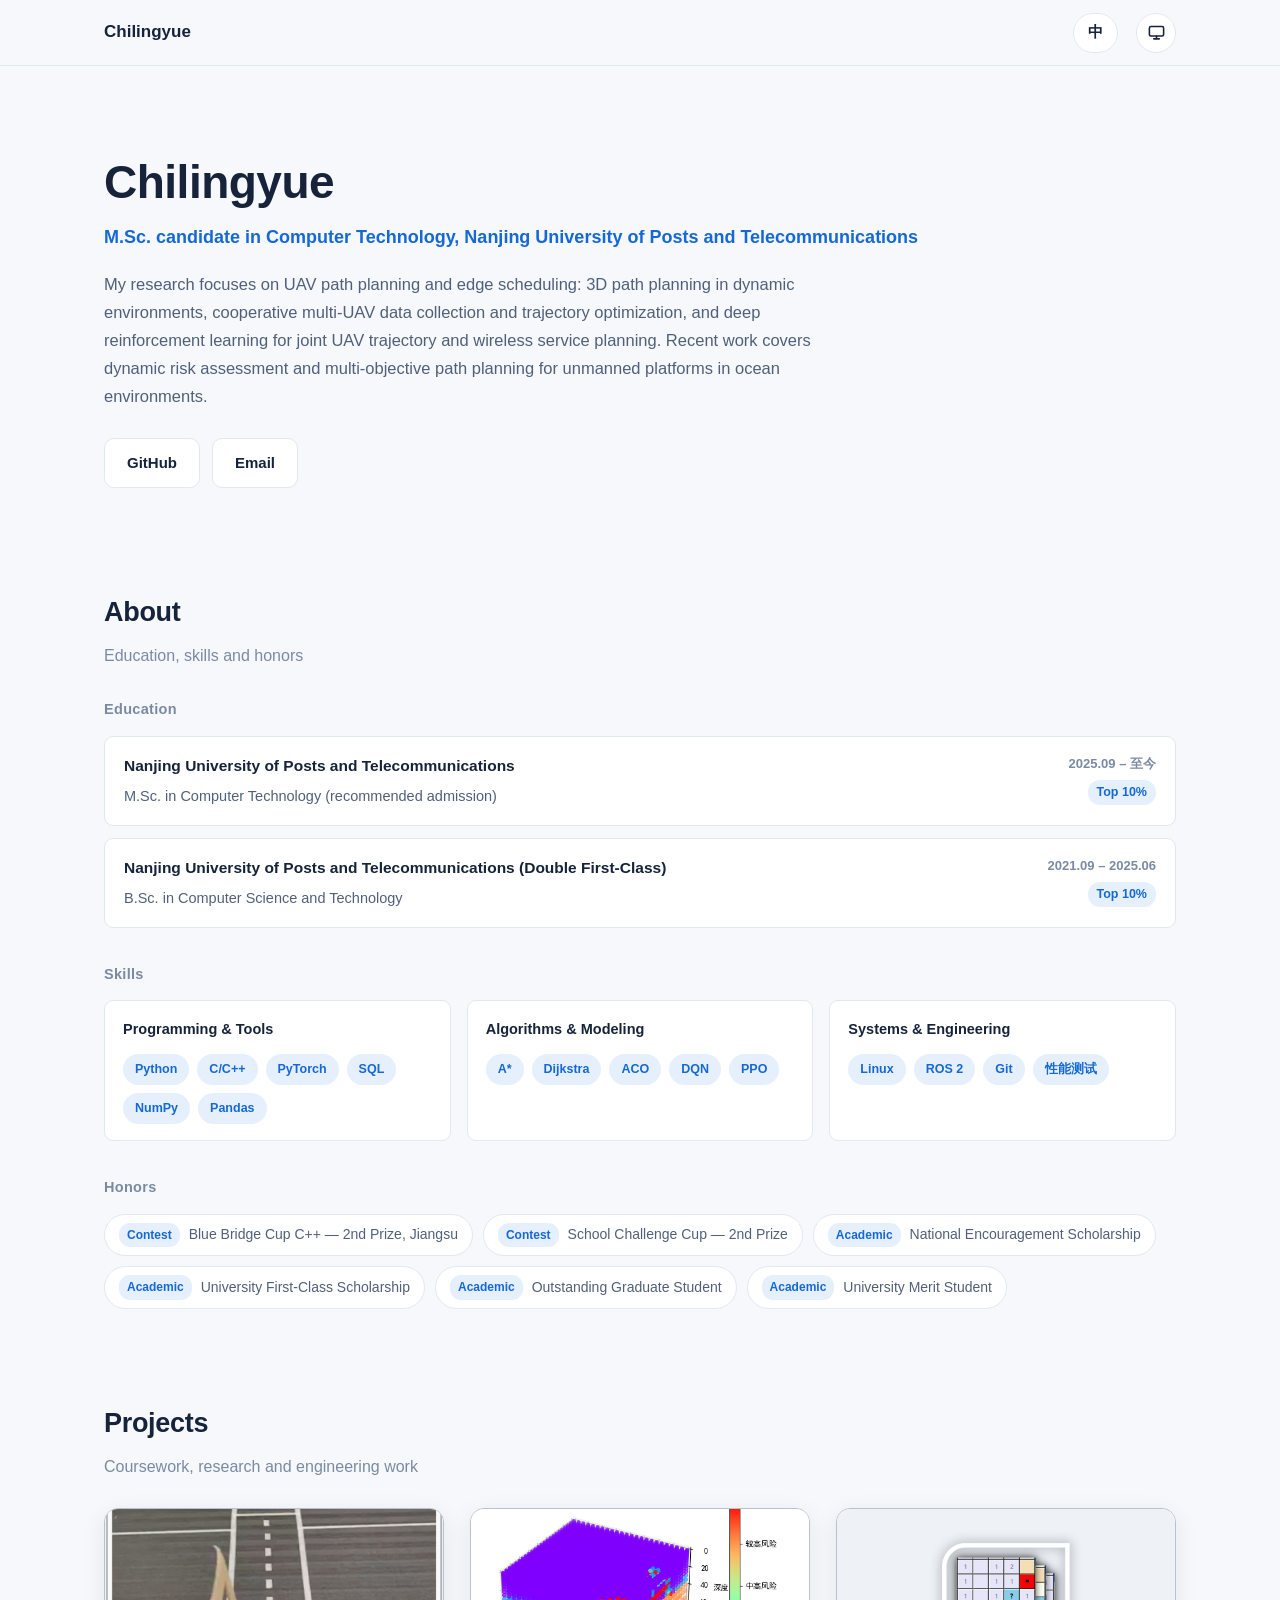
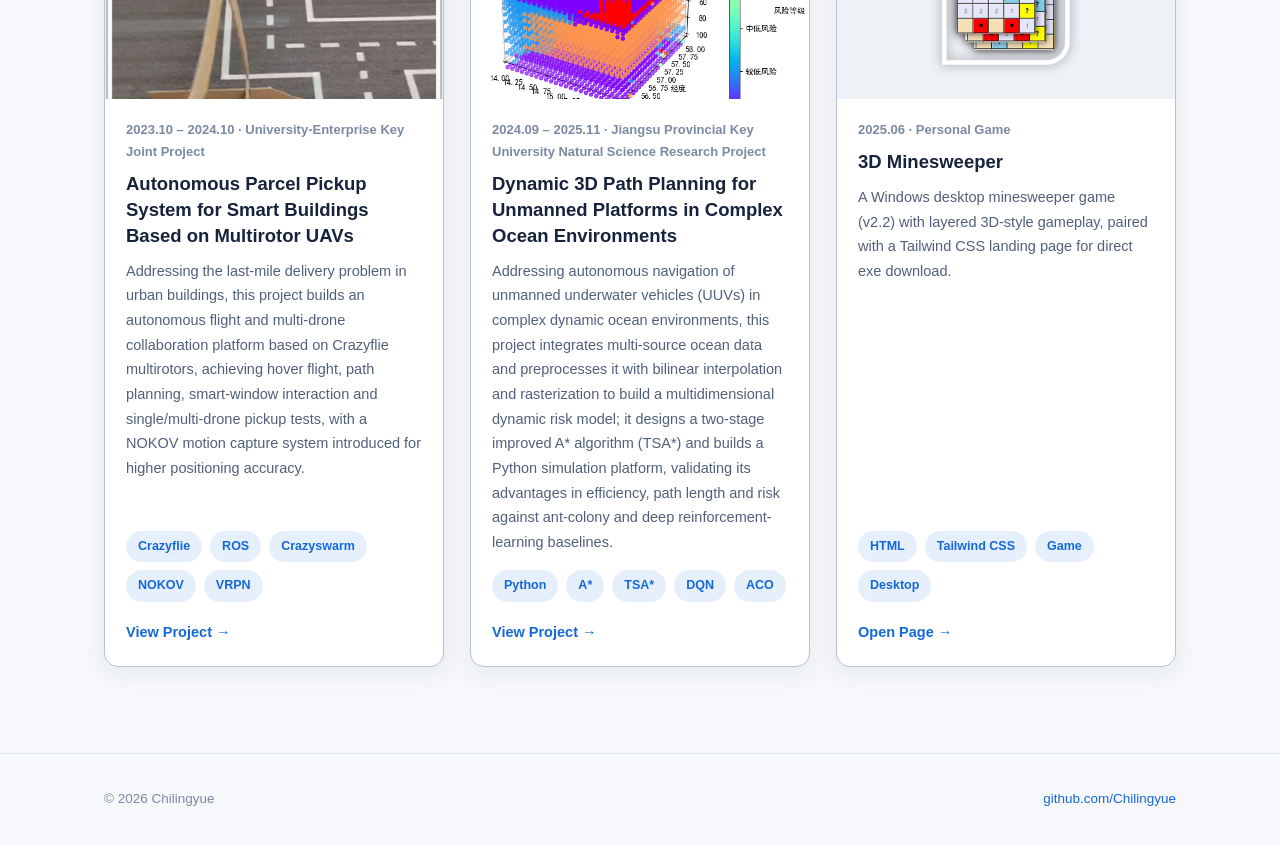
==== project.html @ 6c1ea3fe "fix: 路径规划结果补齐三算法二维/三维共6图，改为3列对比矩阵；画廊不裁切图片" ====
<!DOCTYPE html>
<html lang="zh-CN">
<head>
  <meta charset="UTF-8" />
  <meta name="viewport" content="width=device-width, initial-scale=1.0" />
  <title>Project · Chilingyue</title>
  <link rel="icon" type="image/svg+xml" href="assets/img/favicon.svg" />
  <link rel="stylesheet" href="assets/css/style.css?v=20261105-1" />
</head>
<body>
  <div id="app"></div>
  <script src="data/projects.js?v=20261105-1"></script>
  <script src="assets/js/main.js?v=20261105-1"></script>
</body>
</html>
---- assets/css/style.css ----
/* ============================================================
 * 个人作品集 · 样式表
 * 深浅色：默认跟随系统，[data-theme] 手动覆盖
 * ============================================================ */

/* ---------- 设计变量：浅色 ---------- */
:root {
  --bg: #f6f8fb;
  --bg-soft: #eef2f7;
  --card: #ffffff;
  --card-2: #f8fafc;
  --border: #e2e8f0;
  --text: #16233a;
  --text-2: #51607a;
  --text-3: #7b8aa3;
  --primary: #1568d8;
  --primary-soft: #e6f0fd;
  --primary-contrast: #ffffff;
  --accent: #0d9488;
  --shadow: 0 6px 24px rgba(22, 35, 58, 0.08);
  --shadow-lg: 0 18px 48px rgba(22, 35, 58, 0.16);
  --radius: 14px;
  --radius-sm: 9px;
  --maxw: 1120px;
  --nav-h: 66px;
}

/* ---------- 深色（跟随系统或手动）---------- */
@media (prefers-color-scheme: dark) {
  :root:not([data-theme="light"]) {
    --bg: #0c1118;
    --bg-soft: #111824;
    --card: #151d2a;
    --card-2: #1a2333;
    --border: #263141;
    --text: #e7edf5;
    --text-2: #a8b5c7;
    --text-3: #79869b;
    --primary: #5b9cf5;
    --primary-soft: #17243a;
    --primary-contrast: #0c1118;
    --accent: #2dd4bf;
    --shadow: 0 6px 24px rgba(0, 0, 0, 0.35);
    --shadow-lg: 0 18px 48px rgba(0, 0, 0, 0.5);
  }
}
[data-theme="dark"] {
  --bg: #0c1118;
  --bg-soft: #111824;
  --card: #151d2a;
  --card-2: #1a2333;
  --border: #263141;
  --text: #e7edf5;
  --text-2: #a8b5c7;
  --text-3: #79869b;
  --primary: #5b9cf5;
  --primary-soft: #17243a;
  --primary-contrast: #0c1118;
  --accent: #2dd4bf;
  --shadow: 0 6px 24px rgba(0, 0, 0, 0.35);
  --shadow-lg: 0 18px 48px rgba(0, 0, 0, 0.5);
}

/* ---------- 基础 ---------- */
* { box-sizing: border-box; margin: 0; padding: 0; }
html { scroll-behavior: smooth; }
body {
  font-family: -apple-system, BlinkMacSystemFont, "Segoe UI", "PingFang SC",
    "Hiragino Sans GB", "Microsoft YaHei", "Helvetica Neue", Arial, sans-serif;
  background: var(--bg);
  color: var(--text);
  line-height: 1.7;
  font-size: 16px;
  -webkit-font-smoothing: antialiased;
  transition: background 0.25s ease, color 0.25s ease;
}
img { max-width: 100%; display: block; }
a { color: var(--primary); text-decoration: none; }
button { font-family: inherit; cursor: pointer; }
.container { max-width: var(--maxw); margin: 0 auto; padding: 0 24px; }

/* ---------- 导航 ---------- */
.nav {
  position: sticky; top: 0; z-index: 100;
  height: var(--nav-h);
  background: color-mix(in srgb, var(--bg) 86%, transparent);
  backdrop-filter: blur(12px);
  border-bottom: 1px solid var(--border);
}
.nav-inner {
  max-width: var(--maxw); margin: 0 auto; padding: 0 24px;
  height: 100%; display: flex; align-items: center; gap: 18px;
}
.nav-brand { font-weight: 700; font-size: 17px; color: var(--text); }
.nav-spacer { flex: 1; }
.icon-btn {
  width: 40px; height: 40px; border-radius: 50%;
  border: 1px solid var(--border); background: var(--card);
  color: var(--text); display: inline-flex; align-items: center; justify-content: center;
  font-size: 15px; transition: transform 0.15s, border-color 0.15s;
}
.icon-btn:hover { transform: translateY(-1px); border-color: var(--primary); }
.icon-btn svg { width: 19px; height: 19px; }
.lang-btn { width: auto; padding: 0 14px; border-radius: 20px; font-weight: 600; }

/* ---------- 通用按钮 ---------- */
.btn {
  display: inline-flex; align-items: center; gap: 8px;
  padding: 11px 22px; border-radius: 10px;
  border: 1px solid transparent; font-weight: 600; font-size: 15px;
  transition: transform 0.15s, box-shadow 0.15s, background 0.15s;
}
.btn-primary { background: var(--primary); color: var(--primary-contrast); }
.btn-primary:hover { transform: translateY(-2px); box-shadow: var(--shadow); }
.btn-ghost { background: var(--card); border-color: var(--border); color: var(--text); }
.btn-ghost:hover { border-color: var(--primary); color: var(--primary); }

/* ---------- 标签 ---------- */
.tags { display: flex; flex-wrap: wrap; gap: 8px; }
.tag {
  font-size: 12.5px; font-weight: 600; padding: 4px 11px;
  border-radius: 20px; background: var(--primary-soft); color: var(--primary);
  border: 1px solid transparent;
}

/* ---------- 首页 Hero ---------- */
.hero { padding: 88px 0 56px; }
.hero h1 { font-size: clamp(30px, 5vw, 46px); line-height: 1.25; letter-spacing: -0.5px; }
.hero .role { color: var(--primary); font-weight: 600; font-size: 18px; margin-top: 10px; }
.hero .bio { color: var(--text-2); max-width: 720px; margin-top: 18px; font-size: 16.5px; }
.hero .contact-row { display: flex; flex-wrap: wrap; gap: 12px; margin-top: 28px; }

/* ---------- 板块标题 ---------- */
.section { padding: 46px 0; }
.section-head { margin-bottom: 28px; }
.section-head h2 { font-size: 27px; letter-spacing: -0.3px; }
.section-head p { color: var(--text-3); margin-top: 6px; }

/* ---------- 探索历程 ---------- */
.journey-list { display: grid; gap: 16px; }
.journey-item {
  padding: 20px 24px; background: var(--card); border: 1px solid var(--border);
  border-left: 3px solid var(--primary); border-radius: var(--radius-sm);
}
.journey-phase {
  display: inline-block; font-weight: 700; font-size: 13.5px; color: var(--primary);
  background: var(--primary-soft); padding: 3px 13px; border-radius: 14px; margin-bottom: 14px;
}
.journey-points { list-style: none; display: grid; gap: 11px; }
.journey-points li {
  position: relative; padding-left: 20px;
  color: var(--text-2); font-size: 15px; line-height: 1.8;
}
.journey-points li::before {
  content: ""; position: absolute; left: 2px; top: 12px;
  width: 7px; height: 7px; border-radius: 50%; background: var(--primary); opacity: 0.5;
}
.journey-points li strong { color: var(--text); font-weight: 700; }

/* ---------- 关于我：教育 / 技术栈 / 荣誉 ---------- */
.about-block + .about-block { margin-top: 34px; }
.about-title { font-size: 14.5px; font-weight: 700; letter-spacing: 0.3px; color: var(--text-3); margin-bottom: 14px; }
.edu-list { display: grid; gap: 12px; }
.edu-item {
  display: flex; align-items: flex-start; justify-content: space-between; gap: 18px; flex-wrap: wrap;
  padding: 16px 19px; background: var(--card); border: 1px solid var(--border); border-radius: var(--radius-sm);
}
.edu-school { font-weight: 700; font-size: 15.5px; color: var(--text); }
.edu-degree { color: var(--text-2); font-size: 14.5px; margin-top: 5px; }
.edu-side { display: grid; gap: 5px; justify-items: end; }
.edu-period { font-size: 13px; font-weight: 600; color: var(--text-3); }
.edu-note {
  font-size: 12.5px; font-weight: 700; color: var(--primary);
  background: var(--primary-soft); padding: 2px 9px; border-radius: 12px;
}
.skill-groups { display: grid; grid-template-columns: repeat(auto-fit, minmax(250px, 1fr)); gap: 16px; }
.skill-group { padding: 16px 18px; background: var(--card); border: 1px solid var(--border); border-radius: var(--radius-sm); }
.skill-label { font-weight: 700; font-size: 14.5px; color: var(--text); margin-bottom: 12px; }
.award-chips { display: flex; flex-wrap: wrap; gap: 10px; }
.award-chip {
  display: inline-flex; align-items: center; gap: 9px; padding: 8px 14px;
  background: var(--card); border: 1px solid var(--border); border-radius: 22px;
  font-size: 14px; color: var(--text-2);
}
.award-cat {
  font-size: 12px; font-weight: 700; color: var(--primary);
  background: var(--primary-soft); padding: 2px 8px; border-radius: 11px;
}

/* ---------- 项目卡片网格 ---------- */
.project-grid { display: grid; grid-template-columns: repeat(auto-fill, minmax(320px, 1fr)); gap: 26px; }
.project-card {
  background: var(--card);
  border: 1px solid color-mix(in srgb, var(--text-3) 42%, var(--border));
  border-radius: var(--radius); overflow: hidden;
  display: flex; flex-direction: column;
  box-shadow: var(--shadow);
  transition: transform 0.2s, box-shadow 0.2s, border-color 0.2s;
}
.project-card:hover { transform: translateY(-5px); box-shadow: var(--shadow-lg); border-color: var(--primary); }
.project-cover { aspect-ratio: 16 / 9; overflow: hidden; background: var(--bg-soft); }
.project-cover img { width: 100%; height: 100%; object-fit: cover; transition: transform 0.35s; }
.project-card:hover .project-cover img { transform: scale(1.05); }
.project-body { padding: 20px 21px 22px; display: flex; flex-direction: column; flex: 1; }
.project-period { font-size: 13px; color: var(--text-3); font-weight: 600; }
.project-body h3 { font-size: 18.5px; margin: 8px 0 10px; line-height: 1.4; color: var(--text); }
.project-body .card-summary { color: var(--text-2); font-size: 14.5px; flex: 1; }
.project-body .tags { margin: 16px 0 18px; }
.card-more { font-weight: 700; font-size: 14.5px; display: inline-flex; align-items: center; gap: 6px; }
.card-more:hover { gap: 10px; }

/* ---------- 详情页 Hero ---------- */
.detail-hero { position: relative; overflow: hidden; padding: 64px 0 40px; border-bottom: 1px solid var(--border); background: var(--bg-soft); }
.detail-hero .container { position: relative; z-index: 1; }
.hero-bg { position: absolute; inset: 0; z-index: 0; pointer-events: none; }
.hero-bg img { width: 100%; height: 100%; object-fit: cover; object-position: right center; }
.hero-bg-mask {
  position: absolute; inset: 0;
  background: linear-gradient(90deg, var(--bg-soft) 22%, color-mix(in srgb, var(--bg-soft) 45%, transparent) 100%);
}
.detail-hero .back { font-weight: 600; font-size: 14.5px; display: inline-flex; gap: 7px; margin-bottom: 26px; }
.detail-hero h1 { font-size: clamp(26px, 4vw, 38px); line-height: 1.3; letter-spacing: -0.4px; max-width: 900px; }
.detail-hero .subtitle { color: var(--primary); font-weight: 600; margin-top: 12px; font-size: 16.5px; }
.detail-meta { display: flex; flex-wrap: wrap; gap: 14px; align-items: center; margin-top: 18px; color: var(--text-2); font-size: 14.5px; }
.detail-meta .period-pill { background: var(--card); border: 1px solid var(--border); padding: 5px 13px; border-radius: 20px; font-weight: 600; }
.detail-hero .tags { margin-top: 20px; }

/* ---------- 指标条 ---------- */
.metric-row { display: grid; grid-template-columns: repeat(auto-fit, minmax(220px, 1fr)); gap: 18px; }
.metric {
  background: var(--card); border: 1px solid var(--border); border-radius: var(--radius);
  padding: 26px 24px; text-align: center;
}
.metric .value { font-size: 38px; font-weight: 800; color: var(--primary); letter-spacing: -1px; line-height: 1.1; }
.metric .label { color: var(--text-2); font-size: 14px; margin-top: 8px; }

/* ---------- 内容排版 ---------- */
.prose { color: var(--text-2); max-width: 860px; }
.prose p { margin-bottom: 14px; }

/* 项目背景：三段卡片（需求侧 / 现有不足 / 项目切入） */
.bg-grid { display: grid; grid-template-columns: repeat(3, 1fr); gap: 16px; }
.bg-card {
  background: var(--card); border: 1px solid var(--border); border-radius: var(--radius-sm);
  padding: 20px 22px; border-top: 2px solid color-mix(in srgb, var(--primary) 45%, var(--border));
}
.bg-label {
  display: inline-block; font-size: 12.5px; font-weight: 700; letter-spacing: .3px;
  color: var(--primary); background: var(--primary-soft);
  padding: 3px 12px; border-radius: 12px; margin-bottom: 11px;
}
.bg-points { list-style: none; display: grid; gap: 8px; }
.bg-points li {
  position: relative; padding-left: 16px;
  color: var(--text-2); font-size: 14px; line-height: 1.7;
}
.bg-points li::before {
  content: ""; position: absolute; left: 2px; top: .62em;
  width: 6px; height: 6px; border-radius: 50%;
  background: color-mix(in srgb, var(--primary) 55%, var(--border));
}
.list-card { list-style: none; display: grid; gap: 12px; max-width: 860px; }
.list-card li {
  background: var(--card); border: 1px solid var(--border); border-radius: var(--radius-sm);
  padding: 14px 18px; color: var(--text-2); display: flex; gap: 12px;
}
.list-card li::before {
  content: ""; flex: 0 0 8px; width: 8px; height: 8px; border-radius: 50%;
  background: var(--primary); margin-top: 10px;
}

/* ---------- 工作流程 ---------- */
/* 工作流程：大波浪时间线（奇数步内容在上、偶数步在下，节点骑在波上，末端箭头） */
.flow-wrap { position: relative; }
.flow-wave {
  position: absolute; left: 0; right: 0; top: 100px; height: 96px;
  color: var(--primary); pointer-events: none;
}
.flow-wave svg { display: block; width: 100%; height: 100%; }
.flow-grid {
  position: relative;
  display: grid; grid-template-columns: repeat(5, 1fr);
  grid-template-rows: 100px 96px 100px;
}
.flow-item {
  position: relative; grid-row: 1 / span 3;
  display: grid; grid-template-rows: 100px 96px 100px;
}
.flow-item .flow-body { text-align: center; padding: 0 8px; }
.flow-item.up .flow-body { grid-row: 1; align-self: end; padding-bottom: 6px; }
.flow-item.down .flow-body { grid-row: 3; align-self: start; padding-top: 6px; }
.flow-item .num {
  position: absolute; left: 50%; transform: translate(-50%, -50%);
  width: 27px; height: 27px; border-radius: 50%; background: var(--primary);
  color: var(--primary-contrast); font-weight: 800; font-size: 14px;
  display: flex; align-items: center; justify-content: center;
  box-shadow: 0 0 0 5px var(--bg);
}
.flow-item.up .num { top: 121px; }   /* 波峰：100 + 21 */
.flow-item.down .num { top: 175px; } /* 波谷：100 + 75 */
.flow-item h4 { font-size: 15.5px; }
.flow-item p { color: var(--text-2); font-size: 13px; margin-top: 6px; line-height: 1.6; }

/* ---------- 贡献 ---------- */
.contrib-list { display: grid; gap: 16px; }
.contrib-item {
  background: var(--card); border: 1px solid var(--border); border-left: 4px solid var(--accent);
  border-radius: var(--radius-sm); padding: 18px 22px; color: var(--text-2);
}

/* ---------- 画廊 ---------- */
.gallery-group { margin-bottom: 38px; }
.gallery-group > h3 { font-size: 18px; margin-bottom: 16px; display: flex; align-items: center; gap: 10px; }
.gallery-group > h3::before { content: ""; width: 5px; height: 20px; border-radius: 3px; background: var(--primary); }
.gallery-grid { display: grid; grid-template-columns: repeat(auto-fit, minmax(240px, 1fr)); gap: 14px; }
/* 固定列数（如三算法 × 二/三维的结果对比矩阵）：图不裁切，按原始比例铺满 */
.gallery-grid.cols-2 { grid-template-columns: repeat(2, minmax(0, 1fr)); }
.gallery-grid.cols-3 { grid-template-columns: repeat(3, minmax(0, 1fr)); }
.gallery-grid[class*="cols-"] { align-items: start; }
.gallery-grid[class*="cols-"] .thumb-wrap { aspect-ratio: auto; background: transparent; }
.gallery-grid[class*="cols-"] .gallery-cell img { height: auto; object-fit: contain; }
.gallery-cell {
  border-radius: var(--radius-sm); overflow: hidden; border: 1px solid var(--border);
  background: var(--card); cursor: zoom-in;
}
.gallery-cell .thumb-wrap { aspect-ratio: 16 / 10; overflow: hidden; background: var(--bg-soft); }
.gallery-cell img { width: 100%; height: 100%; object-fit: contain; transition: transform 0.3s; }
.gallery-cell:hover img { transform: scale(1.06); }
@media (max-width: 1040px) {
  .gallery-grid.cols-3 { grid-template-columns: repeat(2, minmax(0, 1fr)); }
}
@media (max-width: 520px) {
  .gallery-grid.cols-2,
  .gallery-grid.cols-3 { grid-template-columns: minmax(0, 1fr); }
}
.gallery-cell figcaption { padding: 9px 12px; font-size: 13px; color: var(--text-2); }

/* ---------- 灯箱 ---------- */
.lightbox {
  position: fixed; inset: 0; z-index: 1000;
  background: rgba(6, 10, 16, 0.88);
  display: none; align-items: center; justify-content: center; padding: 40px;
}
.lightbox.open { display: flex; }
.lightbox img { max-width: 92vw; max-height: 82vh; border-radius: 8px; box-shadow: var(--shadow-lg); }
.lightbox .lb-caption { position: absolute; bottom: 26px; left: 0; right: 0; text-align: center; color: #dbe5f0; font-size: 14.5px; }
.lightbox .lb-close {
  position: absolute; top: 22px; right: 26px;
  width: 44px; height: 44px; border-radius: 50%; border: none;
  background: rgba(255, 255, 255, 0.12); color: #fff; font-size: 20px;
}
.lightbox .lb-nav {
  position: absolute; top: 50%; transform: translateY(-50%);
  width: 48px; height: 48px; border-radius: 50%; border: none;
  background: rgba(255, 255, 255, 0.12); color: #fff; font-size: 20px;
}
.lightbox .lb-prev { left: 24px; }
.lightbox .lb-next { right: 24px; }

/* ---------- 视频 ---------- */
.video-grid { display: grid; grid-template-columns: repeat(auto-fit, minmax(300px, 1fr)); gap: 22px; }
.video-card { background: var(--card); border: 1px solid var(--border); border-radius: var(--radius); overflow: hidden; }
.video-card video { width: 100%; aspect-ratio: 16 / 9; background: #000; }
.video-info { padding: 15px 18px 18px; }
.video-info h4 { font-size: 16px; display: flex; justify-content: space-between; gap: 10px; }
.video-info .dur { color: var(--text-3); font-size: 13px; font-weight: 600; white-space: nowrap; }
.video-info p { color: var(--text-2); font-size: 13.5px; margin-top: 6px; }

/* ---------- 文档卡片 ---------- */
.doc-grid { display: grid; grid-template-columns: repeat(auto-fit, minmax(280px, 1fr)); gap: 18px; }
.doc-card {
  background: var(--card); border: 1px solid var(--border); border-radius: var(--radius);
  padding: 21px 22px; display: flex; flex-direction: column; gap: 10px;
}
.doc-card h4 { font-size: 16.5px; }
.doc-card .note { color: var(--text-2); font-size: 13.5px; flex: 1; }
.doc-actions { display: flex; gap: 10px; flex-wrap: wrap; }
.doc-actions .btn { padding: 8px 16px; font-size: 13.5px; }

/* ---------- 问题卡片 ---------- */
.issue-list { display: grid; gap: 22px; }
.issue-card {
  background: var(--card); border: 1px solid var(--border); border-radius: var(--radius);
  overflow: hidden;
}
.issue-card .issue-img-wrap { background: var(--bg-soft); border-bottom: 1px solid var(--border); }
.issue-card img { width: 100%; max-height: 420px; object-fit: contain; cursor: zoom-in; }
.issue-body { padding: 20px 23px 23px; }
.issue-body h4 { font-size: 17px; }
.issue-row { display: flex; gap: 10px; margin-top: 12px; font-size: 14.5px; color: var(--text-2); }
.issue-row .k {
  flex: 0 0 auto; font-weight: 700; font-size: 12.5px; padding: 3px 10px;
  border-radius: 6px; height: fit-content; margin-top: 2px;
}
.issue-row .k-sym { background: #fdecec; color: #d94848; }
.issue-row .k-sol { background: var(--primary-soft); color: var(--primary); }
[data-theme="dark"] .k-sym { background: #3a1d22; color: #f08a8a; }
.issue-links { margin-top: 12px; display: flex; flex-direction: column; gap: 6px; font-size: 13.5px; word-break: break-all; }

/* ---------- 页脚 ---------- */
.footer { border-top: 1px solid var(--border); padding: 34px 0; margin-top: 40px; color: var(--text-3); font-size: 13.5px; }
.footer-inner { display: flex; justify-content: space-between; flex-wrap: wrap; gap: 10px; }

/* ---------- 滚动进入动画 ---------- */
.reveal { opacity: 0; transform: translateY(22px); transition: opacity 0.6s ease, transform 0.6s ease; }
.reveal.visible { opacity: 1; transform: none; }

/* ---------- 侧边滚动目录（按设备能力：带鼠标的电脑显示，触屏移动设备隐藏）---------- */
.toc { display: none; }
.toc-target { scroll-margin-top: 84px; }
@media (hover: hover) and (pointer: fine) {
  .toc {
    display: block;
    position: fixed;
    top: 50%;
    transform: translateY(-50%);
    /* 贴在内容区左外侧，屏幕较窄时退回屏幕左边 12px，保证不超出、不重叠 */
    left: max(12px, calc(50% - 710px));
    width: 140px;
    padding: 16px 12px;
    max-height: calc(100vh - 40px);
    overflow: hidden;
    z-index: 90;
  }
  /* 目录与正文之间的渐隐分隔线（位于目录内部右边缘，随盒子上下延伸）*/
  .toc::after {
    content: "";
    position: absolute;
    top: 0;
    right: 0;
    width: 1px;
    height: 100%;
    pointer-events: none;
    background: linear-gradient(
      to bottom,
      transparent 0%,
      color-mix(in srgb, var(--text-3) 60%, var(--border)) 4%,
      color-mix(in srgb, var(--text-3) 60%, var(--border)) 96%,
      transparent 100%
    );
  }
}
.toc-list { list-style: none; display: flex; flex-direction: column; gap: 2px; }
.toc-link {
  display: block;
  padding: 6px 10px;
  font-size: 13px;
  line-height: 1.4;
  color: var(--text-3);
  border-left: 2px solid var(--border);
  transition: color 0.15s, border-color 0.15s;
}
.toc-link:hover { color: var(--text); }
.toc-link.active {
  color: var(--primary);
  border-left-color: var(--primary);
  font-weight: 600;
}
/* 侧边目录可见时主内容让位缩窄，避免与目录重叠 */
@media (hover: hover) and (pointer: fine) {
  body:has(.toc) .container { max-width: min(1092px, calc(100vw - 352px)); }
}

/* ---------- 响应式 ---------- */
@media (max-width: 760px) {
  .container, .nav-inner { padding-left: 18px; padding-right: 18px; }
  .hero { padding: 56px 0 36px; }
  .section { padding: 34px 0; }
  .project-grid { grid-template-columns: 1fr; }
  .lightbox { padding: 18px; }
  .lightbox .lb-nav { width: 40px; height: 40px; }
  .footer-inner { flex-direction: column; }
  .edu-item { flex-direction: column; gap: 10px; }
  .edu-side { justify-items: start; grid-auto-flow: column; align-items: center; gap: 10px; }
}

/* 中窄屏与移动端：波浪线退化为纵向时间线（≤999px） */
@media (max-width: 999px) {
  .flow-wave { display: none; }
  .flow-grid { grid-template-columns: 1fr; grid-template-rows: none; gap: 12px; }
  .flow-grid::before {
    content: ""; position: absolute; left: 26px; top: 4%; bottom: 4%; width: 2px; height: auto;
    border-radius: 1px;
    background: linear-gradient(180deg, var(--primary-soft), color-mix(in srgb, var(--primary) 45%, var(--primary-soft)), var(--primary-soft));
  }
  .flow-item {
    display: block; text-align: left; padding: 16px 18px 16px 62px;
    background: var(--card); border: 1px solid var(--border); border-radius: var(--radius-sm);
  }
  .flow-spacer { display: none; }
  .flow-item .flow-body { padding: 0; }
  .flow-item.up .flow-body, .flow-item.down .flow-body { margin: 0; }
  .flow-item .num { left: 13px; top: 50%; transform: translateY(-50%); }
  .bg-grid { grid-template-columns: 1fr; gap: 12px; }
}

/* ============================================================
 * 海洋项目：配图网格 / 数据管线 / 算法对比 / 算法设计
 * ============================================================ */

/* ---------- 配图网格 ---------- */
.figure-grid {
  display: grid;
  grid-template-columns: repeat(auto-fit, minmax(280px, 1fr));
  gap: 16px;
  margin-top: 18px;
}
.figure-cell {
  background: var(--card);
  border: 1px solid var(--border);
  border-radius: var(--radius-sm);
  padding: 12px;
  cursor: zoom-in;
  transition: transform 0.22s ease, box-shadow 0.22s ease, border-color 0.22s ease;
}
.figure-cell:hover {
  transform: translateY(-3px);
  box-shadow: var(--shadow);
  border-color: var(--primary);
}
.figure-cell img {
  width: 100%;
  height: 220px;
  object-fit: contain;
  background: var(--card-2);
  border-radius: 6px;
}
.figure-cell figcaption {
  margin-top: 10px;
  font-size: 13.5px;
  color: var(--text-2);
  text-align: center;
}

/* ---------- 数据管线步骤 ---------- */
.pipeline-steps {
  display: grid;
  grid-template-columns: repeat(5, 1fr);
  gap: 14px;
}
.pipeline-step {
  position: relative;
  background: var(--card);
  border: 1px solid var(--border);
  border-radius: var(--radius-sm);
  padding: 18px 16px 16px;
}
.pipeline-step::after {
  content: "→";
  position: absolute;
  right: -13px;
  top: 22px;
  color: var(--primary);
  font-size: 16px;
  z-index: 1;
}
.pipeline-step:last-child::after { content: ""; }
.pipeline-idx {
  display: inline-flex;
  align-items: center;
  justify-content: center;
  width: 30px;
  height: 30px;
  border-radius: 50%;
  background: var(--primary);
  color: var(--primary-contrast);
  font-weight: 700;
  font-size: 14px;
  margin-bottom: 10px;
}
.pipeline-step h4 { font-size: 15px; margin-bottom: 7px; color: var(--text); }
.pipeline-step p { font-size: 13px; line-height: 1.65; color: var(--text-2); }

/* ---------- 算法对比条形图 ---------- */
.comparison-wrap { display: flex; flex-direction: column; gap: 14px; }
.cmp-group {
  background: var(--card);
  border: 1px solid var(--border);
  border-radius: var(--radius-sm);
  padding: 16px 18px 18px;
}
.cmp-note {
  font-size: 13px;
  line-height: 1.6;
  color: var(--text-3);
  background: var(--primary-soft);
  border: 1px solid color-mix(in srgb, var(--primary) 22%, transparent);
  border-radius: var(--radius-sm);
  padding: 10px 14px;
}
.cmp-dim {
  font-size: 14px;
  font-weight: 700;
  color: var(--text);
  margin-bottom: 12px;
}
.cmp-row {
  display: flex;
  align-items: center;
  gap: 14px;
  margin-bottom: 10px;
}
.cmp-row:last-child { margin-bottom: 0; }
.cmp-name {
  flex: 0 0 138px;
  font-size: 13.5px;
  color: var(--text-2);
}
.cmp-track {
  flex: 1;
  height: 22px;
  background: var(--bg-soft);
  border-radius: 11px;
  overflow: hidden;
}
.cmp-bar {
  height: 100%;
  border-radius: 11px;
  background: color-mix(in srgb, var(--primary) 32%, var(--border));
  transform-origin: left center;
  animation: cmp-grow 0.9s cubic-bezier(0.22, 0.8, 0.3, 1) both;
}
.cmp-row.is-best .cmp-name { color: var(--text); font-weight: 700; }
.cmp-row.is-best .cmp-bar {
  background: linear-gradient(90deg, var(--primary), color-mix(in srgb, var(--primary) 72%, var(--accent)));
  box-shadow: 0 0 0 1px color-mix(in srgb, var(--primary) 30%, transparent);
}
.cmp-val {
  flex: 0 0 52px;
  text-align: right;
  font-variant-numeric: tabular-nums;
  font-size: 13.5px;
  color: var(--text-2);
}
.cmp-row.is-best .cmp-val { color: var(--primary); font-weight: 700; }
@keyframes cmp-grow { from { transform: scaleX(0); } to { transform: scaleX(1); } }

/* ---------- TSA* 两阶段 ---------- */
.algo-stages {
  display: grid;
  grid-template-columns: repeat(2, 1fr);
  gap: 16px;
}
.algo-stage {
  background: var(--card);
  border: 1px solid var(--border);
  border-left: 4px solid var(--accent);
  border-radius: var(--radius-sm);
  padding: 18px 20px;
}
.algo-stage h4 { font-size: 15.5px; margin-bottom: 10px; color: var(--text); }
.algo-stage p { font-size: 14px; line-height: 1.75; color: var(--text-2); }

/* ---------- 海洋板块响应式 ---------- */
@media (max-width: 900px) {
  .pipeline-steps { grid-template-columns: 1fr; gap: 12px; }
  .pipeline-step::after {
    content: "↓";
    right: 50%;
    top: auto;
    bottom: -15px;
    transform: translateX(50%);
  }
  .algo-stages { grid-template-columns: 1fr; }
}
@media (max-width: 760px) {
  .figure-grid { grid-template-columns: 1fr; }
  .cmp-row { gap: 10px; }
  .cmp-name { flex-basis: 96px; font-size: 12.5px; }
  .cmp-val { flex-basis: 44px; font-size: 12.5px; }
}
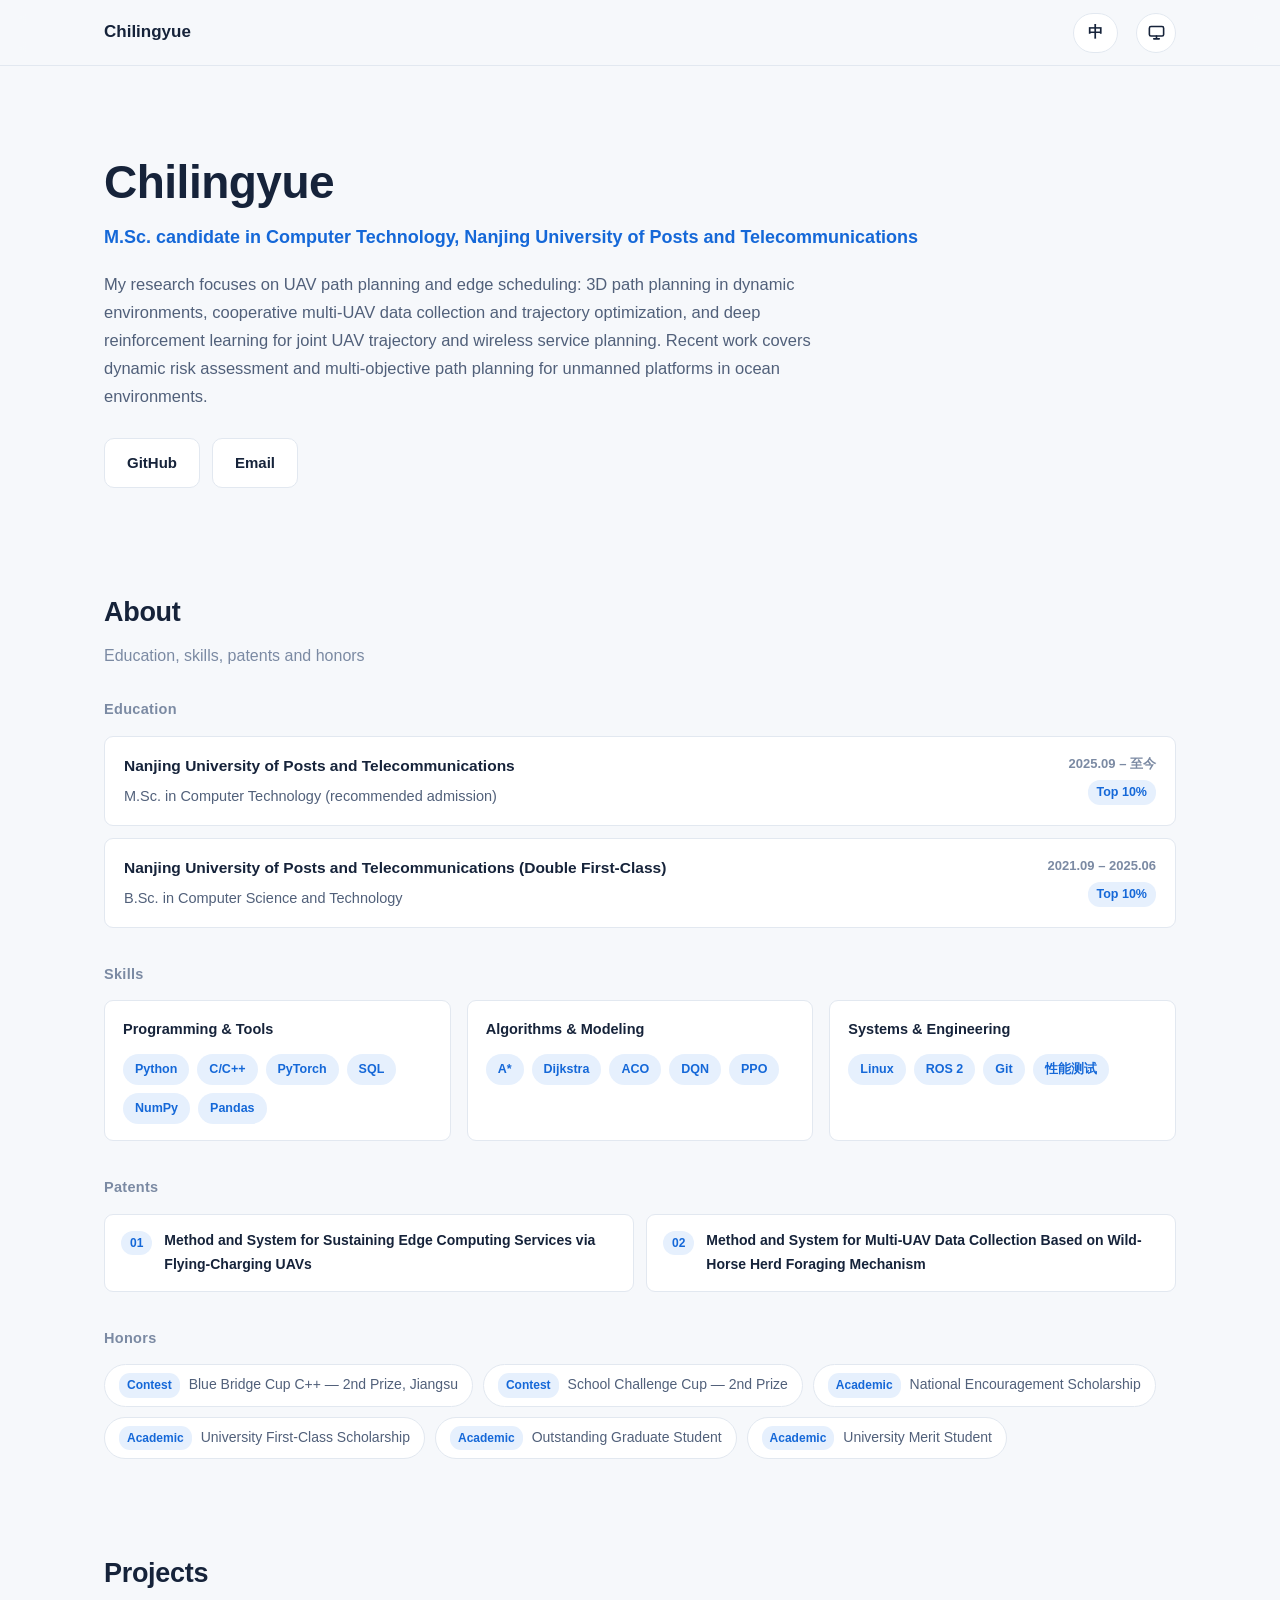
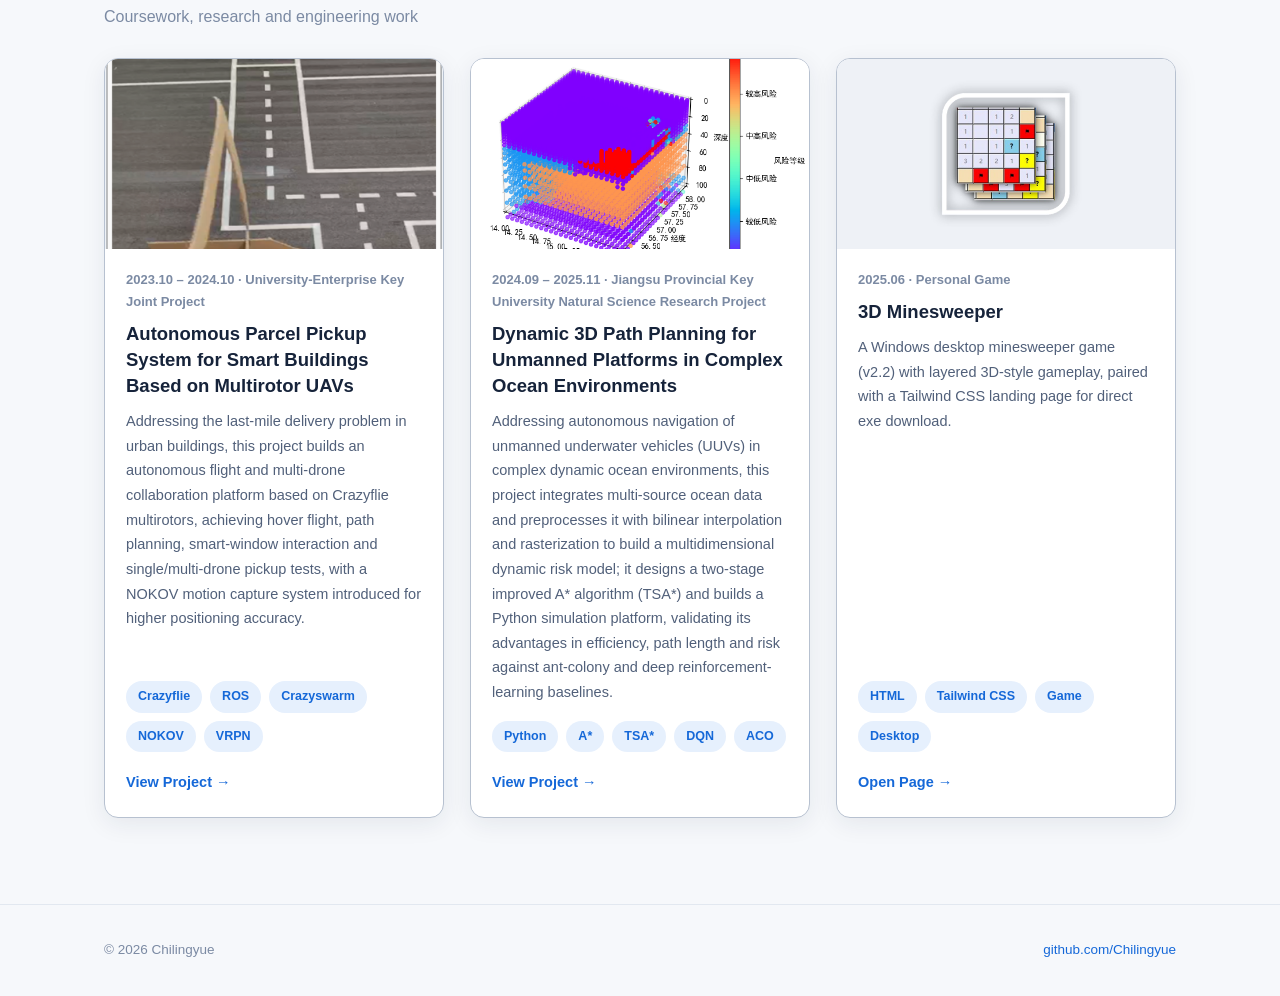
==== commit cf34866c: "feat: 首页关于我新增专利板块（两项专利）" ====
--- a/project.html
+++ b/project.html
@@ -5,11 +5,11 @@
   <meta name="viewport" content="width=device-width, initial-scale=1.0" />
   <title>Project · Chilingyue</title>
   <link rel="icon" type="image/svg+xml" href="assets/img/favicon.svg" />
-  <link rel="stylesheet" href="assets/css/style.css?v=20261105-1" />
+  <link rel="stylesheet" href="assets/css/style.css?v=20261105-22" />
 </head>
 <body>
   <div id="app"></div>
-  <script src="data/projects.js?v=20261105-1"></script>
-  <script src="assets/js/main.js?v=20261105-1"></script>
+  <script src="data/projects.js?v=20261105-22"></script>
+  <script src="assets/js/main.js?v=20261105-22"></script>
 </body>
 </html>
--- a/assets/css/style.css
+++ b/assets/css/style.css
@@ -187,6 +187,23 @@
   background: var(--primary-soft); padding: 2px 8px; border-radius: 11px;
 }
 
+/* ---------- 关于我：专利 ---------- */
+.patent-list { display: grid; grid-template-columns: repeat(auto-fit, minmax(320px, 1fr)); gap: 12px; }
+.patent-item {
+  display: flex; align-items: flex-start; gap: 12px; padding: 14px 16px;
+  background: var(--card); border: 1px solid var(--border); border-radius: var(--radius-sm);
+}
+.patent-no {
+  flex: none; margin-top: 2px;
+  font-size: 12px; font-weight: 700; color: var(--primary);
+  background: var(--primary-soft); border-radius: 999px; padding: 2px 9px;
+}
+.patent-title {
+  flex: 1 1 auto; min-width: 0;
+  font-size: 14px; line-height: 1.7; color: var(--text); font-weight: 600;
+  overflow-wrap: anywhere;
+}
+
 /* ---------- 项目卡片网格 ---------- */
 .project-grid { display: grid; grid-template-columns: repeat(auto-fill, minmax(320px, 1fr)); gap: 26px; }
 .project-card {
@@ -313,9 +330,14 @@
 .gallery-group > h3 { font-size: 18px; margin-bottom: 16px; display: flex; align-items: center; gap: 10px; }
 .gallery-group > h3::before { content: ""; width: 5px; height: 20px; border-radius: 3px; background: var(--primary); }
 .gallery-grid { display: grid; grid-template-columns: repeat(auto-fit, minmax(240px, 1fr)); gap: 14px; }
-/* 固定列数（如三算法 × 二/三维的结果对比矩阵）：图不裁切，按原始比例铺满 */
+/* 固定列数：cols-2 / cols-3 用于结果对比矩阵，pair-rows 用于「二维+三维」成对行 */
 .gallery-grid.cols-2 { grid-template-columns: repeat(2, minmax(0, 1fr)); }
 .gallery-grid.cols-3 { grid-template-columns: repeat(3, minmax(0, 1fr)); }
+/* 左宽右窄，让二维宽图与三维方图渲染出同一高度 */
+.gallery-grid.pair-rows { grid-template-columns: 1.85fr 1fr; }
+/* even：平台截图等尺寸不一的图，统一框高，保证四张卡对齐 */
+.gallery-grid.cols-2.even .thumb-wrap { height: 330px; background: var(--card-2); }
+.gallery-grid.cols-2.even .gallery-cell img { height: 100%; object-fit: contain; }
 .gallery-grid[class*="cols-"] { align-items: start; }
 .gallery-grid[class*="cols-"] .thumb-wrap { aspect-ratio: auto; background: transparent; }
 .gallery-grid[class*="cols-"] .gallery-cell img { height: auto; object-fit: contain; }
@@ -460,6 +482,11 @@
 @media (hover: hover) and (pointer: fine) {
   body:has(.toc) .container { max-width: min(1092px, calc(100vw - 352px)); }
 }
+/* 窗口很窄时（含桌面缩小窗口）直接收起目录，避免挤占正文 */
+@media (max-width: 700px) {
+  .toc { display: none !important; }
+  body:has(.toc) .container { max-width: min(1092px, calc(100vw - 48px)); }
+}
 
 /* ---------- 响应式 ---------- */
 @media (max-width: 760px) {
@@ -498,81 +525,225 @@
  * 海洋项目：配图网格 / 数据管线 / 算法对比 / 算法设计
  * ============================================================ */
 
-/* ---------- 配图网格 ---------- */
-.figure-grid {
-  display: grid;
-  grid-template-columns: repeat(auto-fit, minmax(280px, 1fr));
-  gap: 16px;
-  margin-top: 18px;
-}
-.figure-cell {
+/* ---------- 小节标题（图组前的小标签） ---------- */
+.block-sub {
+  font-size: 14px;
+  color: var(--text-2);
+  display: flex;
+  align-items: center;
+  gap: 8px;
+  margin: 4px 0 2px;
+}
+.block-sub::before {
+  content: "";
+  width: 4px;
+  height: 14px;
+  border-radius: 2px;
+  background: var(--primary);
+}
+
+/* ---------- 通用配图卡（点击灯箱） ---------- */
+.fig-card {
+  margin: 0;
   background: var(--card);
   border: 1px solid var(--border);
   border-radius: var(--radius-sm);
-  padding: 12px;
+  padding: 10px;
   cursor: zoom-in;
   transition: transform 0.22s ease, box-shadow 0.22s ease, border-color 0.22s ease;
 }
-.figure-cell:hover {
+.fig-card:hover {
   transform: translateY(-3px);
   box-shadow: var(--shadow);
   border-color: var(--primary);
 }
-.figure-cell img {
+.fig-card img {
+  display: block;
   width: 100%;
-  height: 220px;
+  height: auto;
+  max-height: 520px;
   object-fit: contain;
   background: var(--card-2);
   border-radius: 6px;
 }
-.figure-cell figcaption {
+.fig-card figcaption {
   margin-top: 10px;
-  font-size: 13.5px;
-  color: var(--text-2);
+  font-size: 13px;
+  color: var(--text-3);
   text-align: center;
 }
 
-/* ---------- 数据管线步骤 ---------- */
-.pipeline-steps {
+/* ---------- 技术路线：五层结构 + 总体路线图 ---------- */
+.roadmap-wrap { display: flex; flex-direction: column; gap: 18px; }
+.rm-body {
   display: grid;
-  grid-template-columns: repeat(5, 1fr);
-  gap: 14px;
-}
-.pipeline-step {
-  position: relative;
+  grid-template-columns: minmax(0, 0.92fr) minmax(0, 1.08fr);
+  gap: 24px;
+  align-items: stretch;
+  background: var(--bg-soft);
+  border: 1px solid var(--border);
+  border-radius: var(--radius);
+  padding: 20px 22px;
+}
+.rm-layers {
+  list-style: none;
+  display: flex;
+  flex-direction: column;
+  gap: 10px;
+}
+.rm-layer {
+  flex: 1;
+  display: flex;
+  align-items: center;
+  gap: 12px;
+  padding: 12px 14px;
   background: var(--card);
   border: 1px solid var(--border);
   border-radius: var(--radius-sm);
-  padding: 18px 16px 16px;
-}
-.pipeline-step::after {
-  content: "→";
-  position: absolute;
-  right: -13px;
-  top: 22px;
-  color: var(--primary);
-  font-size: 16px;
-  z-index: 1;
-}
-.pipeline-step:last-child::after { content: ""; }
-.pipeline-idx {
+  transition: border-color 0.22s ease, transform 0.22s ease;
+}
+.rm-layer:hover { border-color: var(--primary); transform: translateX(2px); }
+.rm-no {
+  flex: none;
+  width: 26px;
+  height: 26px;
+  border-radius: 50%;
   display: inline-flex;
   align-items: center;
   justify-content: center;
+  font-size: 11px;
+  font-weight: 700;
+  color: #fff;
+  background: color-mix(in srgb, var(--primary) 78%, var(--accent));
+}
+.rm-text { min-width: 0; }
+.rm-text h4 { font-size: 14.5px; margin-bottom: 4px; color: var(--text); }
+.rm-text p { font-size: 12.5px; line-height: 1.6; color: var(--text-2); }
+.rm-link {
+  margin-left: auto;
+  flex: none;
+  font-size: 12px;
+  font-weight: 600;
+  color: var(--primary);
+  text-decoration: none;
+  border-bottom: 1px dashed color-mix(in srgb, var(--primary) 45%, transparent);
+  padding-bottom: 1px;
+}
+.rm-fig { background: var(--card); align-self: center; }
+.rm-fig img { width: 100%; max-height: 560px; object-fit: contain; }
+
+/* ---------- 数据处理管线：5 步纵向导轨 ---------- */
+.pipeline-wrap { display: flex; flex-direction: column; gap: 22px; }
+.pipe-flow { display: flex; flex-direction: column; gap: 18px; }
+.pipe-row {
+  display: grid;
+  grid-template-columns: 46px minmax(0, 1fr);
+  gap: 14px;
+  align-items: stretch;
+}
+.pipe-rail {
+  position: relative;
+  display: flex;
+  justify-content: center;
+  padding-top: 2px;
+}
+.pipe-rail::before {
+  content: "";
+  position: absolute;
+  top: 34px;
+  bottom: -20px;
+  width: 2px;
+  background: linear-gradient(
+    color-mix(in srgb, var(--primary) 26%, transparent),
+    var(--border)
+  );
+}
+.pipe-row:last-child .pipe-rail::before { display: none; }
+.pipe-no {
+  position: relative;
+  z-index: 1;
   width: 30px;
   height: 30px;
   border-radius: 50%;
-  background: var(--primary);
-  color: var(--primary-contrast);
+  display: inline-flex;
+  align-items: center;
+  justify-content: center;
+  font-size: 12.5px;
   font-weight: 700;
-  font-size: 14px;
+  color: var(--primary);
+  background: var(--card);
+  border: 2px solid color-mix(in srgb, var(--primary) 45%, var(--border));
+}
+.pipe-card {
+  background: var(--card);
+  border: 1px solid var(--border);
+  border-radius: var(--radius-sm);
+  padding: 16px 18px 18px;
+}
+.pipe-head {
+  display: flex;
+  align-items: baseline;
+  gap: 12px;
+  flex-wrap: wrap;
   margin-bottom: 10px;
 }
-.pipeline-step h4 { font-size: 15px; margin-bottom: 7px; color: var(--text); }
-.pipeline-step p { font-size: 13px; line-height: 1.65; color: var(--text-2); }
+.pipe-head h4 { font-size: 16px; color: var(--text); }
+.pipe-desc { font-size: 13px; color: var(--text-3); }
+.pipe-io {
+  display: block;
+  font-size: 12.5px;
+  line-height: 1.65;
+  color: var(--primary);
+  background: var(--primary-soft);
+  border: 1px dashed color-mix(in srgb, var(--primary) 30%, transparent);
+  border-radius: 8px;
+  padding: 7px 12px;
+  margin-bottom: 12px;
+}
+.pipe-note {
+  font-size: 13.5px;
+  line-height: 1.8;
+  color: var(--text-2);
+  max-width: 86ch;
+}
+.pipe-body {
+  display: grid;
+  grid-template-columns: minmax(0, 1fr) minmax(0, 1fr);
+  gap: 22px;
+  align-items: center;
+}
+.pipe-body.stack { grid-template-columns: minmax(0, 1fr); }
+.pipe-figs { display: grid; grid-template-columns: minmax(0, 1fr); gap: 14px; }
+.pipe-figs.count-2 { grid-template-columns: repeat(2, minmax(0, 1fr)); }
+.pipe-fig { background: var(--bg-soft); }
+.pipe-fig img { width: 100%; height: 230px; object-fit: contain; }
+
+/* ---------- 路径结果矩阵：行 = 算法，列 = 二维 / 三维 ---------- */
+.path-matrix { display: flex; flex-direction: column; gap: 12px; }
+.pm-head,
+.pm-row {
+  display: grid;
+  grid-template-columns: 108px minmax(0, 1.85fr) minmax(0, 1fr);
+  gap: 12px;
+}
+.pm-head {
+  font-size: 12.5px;
+  font-weight: 700;
+  letter-spacing: 0.04em;
+  color: var(--text-3);
+  padding: 0 2px;
+}
+.pm-head span:not(.pm-corner) { text-align: center; }
+.pm-row { align-items: center; }
+.pm-name { font-size: 13.5px; line-height: 1.5; color: var(--text-2); }
+.pm-row.is-best .pm-name { color: var(--primary); font-weight: 700; }
+.pm-fig { background: var(--bg-soft); }
+.pm-fig img { width: 100%; height: 270px; object-fit: contain; }
+.pm-fig figcaption { font-size: 12px; }
 
 /* ---------- 算法对比条形图 ---------- */
 .comparison-wrap { display: flex; flex-direction: column; gap: 14px; }
+.cmp-groups { display: grid; grid-template-columns: repeat(2, minmax(0, 1fr)); gap: 14px; }
 .cmp-group {
   background: var(--card);
   border: 1px solid var(--border);
@@ -635,11 +806,12 @@
 .cmp-row.is-best .cmp-val { color: var(--primary); font-weight: 700; }
 @keyframes cmp-grow { from { transform: scaleX(0); } to { transform: scaleX(1); } }
 
-/* ---------- TSA* 两阶段 ---------- */
+/* ---------- TSA* 算法设计：两阶段说明 → 主流程 → 细节支撑（纵向三段） ---------- */
 .algo-stages {
   display: grid;
-  grid-template-columns: repeat(2, 1fr);
-  gap: 16px;
+  grid-template-columns: minmax(0, 1fr) auto minmax(0, 1fr);
+  align-items: stretch;
+  gap: 10px;
 }
 .algo-stage {
   background: var(--card);
@@ -648,24 +820,192 @@
   border-radius: var(--radius-sm);
   padding: 18px 20px;
 }
-.algo-stage h4 { font-size: 15.5px; margin-bottom: 10px; color: var(--text); }
-.algo-stage p { font-size: 14px; line-height: 1.75; color: var(--text-2); }
+.algo-stage-head { display: flex; align-items: center; gap: 10px; margin-bottom: 10px; }
+.algo-stage-no {
+  flex: none;
+  display: inline-flex;
+  align-items: center;
+  justify-content: center;
+  width: 24px;
+  height: 24px;
+  border-radius: 50%;
+  background: var(--accent);
+  color: #fff;
+  font-size: 12.5px;
+  font-weight: 700;
+}
+.algo-stage-head h4 { font-size: 15.5px; color: var(--text); }
+.algo-stage p { font-size: 13.5px; line-height: 1.78; color: var(--text-2); }
+.algo-stage-io {
+  margin-top: 12px;
+  padding-top: 10px;
+  border-top: 1px dashed var(--border);
+  font-size: 12.5px !important;
+  color: var(--text-3) !important;
+  letter-spacing: 0.01em;
+}
+.algo-stage-arrow {
+  align-self: center;
+  display: inline-flex;
+  align-items: center;
+  justify-content: center;
+  width: 30px;
+  height: 30px;
+  border-radius: 50%;
+  background: var(--primary);
+  border: 1px solid var(--primary);
+  color: #fff;
+  font-size: 13px;
+  line-height: 1;
+}
+
+/* 主流程：左图右读图指引 */
+.algo-main {
+  display: grid;
+  grid-template-columns: minmax(0, 1.15fr) minmax(0, 1fr);
+  gap: 28px;
+  align-items: center;
+  margin-top: 20px;
+  padding: 22px 26px;
+  background: var(--bg-soft);
+  border: 1px solid var(--border);
+  border-radius: var(--radius-sm);
+}
+.algo-main-fig { display: flex; justify-content: center; }
+.algo-main-card {
+  background: var(--card);
+  border: 1px solid var(--border);
+  border-radius: var(--radius-sm);
+  padding: 10px;
+  width: 100%;
+  max-width: 520px;
+}
+.algo-main-card img { width: 100%; max-height: 660px; object-fit: contain; }
+.algo-main-card figcaption { font-size: 12.5px; }
+.algo-main-side { display: flex; flex-direction: column; gap: 12px; }
+.algo-main-title { font-size: 14px; font-weight: 700; color: var(--text); }
+.algo-main-steps { display: flex; flex-direction: column; gap: 18px; }
+.algo-main-step {
+  display: grid;
+  grid-template-columns: 82px minmax(0, 1fr);
+  gap: 12px;
+  align-items: start;
+  padding-left: 14px;
+  border-left: 2px solid var(--border);
+}
+.algo-main-step-tag {
+  font-size: 11.5px;
+  font-weight: 700;
+  color: var(--primary);
+  background: var(--card);
+  border: 1px solid var(--border);
+  border-radius: 999px;
+  padding: 3px 0;
+  text-align: center;
+}
+.algo-main-step p { font-size: 13.5px; line-height: 1.78; color: var(--text-2); }
+
+/* 三条关键机制：三列卡片 */
+.algo-mech-grid {
+  display: grid;
+  grid-template-columns: repeat(3, minmax(0, 1fr));
+  gap: 14px;
+  margin-top: 4px;
+}
+.algo-mech-card {
+  background: var(--card);
+  border: 1px solid var(--border);
+  border-radius: var(--radius-sm);
+  padding: 14px 16px 16px;
+}
+.algo-mech-no {
+  display: inline-flex;
+  align-items: center;
+  justify-content: center;
+  width: 22px;
+  height: 22px;
+  border-radius: 50%;
+  background: var(--bg-soft);
+  border: 1px solid var(--border);
+  color: var(--text-3);
+  font-size: 11.5px;
+  font-weight: 700;
+  margin-bottom: 8px;
+}
+.algo-mech-card strong { display: block; font-size: 14px; color: var(--text); margin-bottom: 6px; }
+.algo-mech-card p { font-size: 13px; line-height: 1.72; color: var(--text-2); }
+
+/* ---------- 支撑图（标明支撑哪个阶段） ---------- */
+.algo-supports {
+  display: grid;
+  grid-template-columns: repeat(2, minmax(0, 1fr));
+  gap: 16px;
+  margin-top: 18px;
+  align-items: stretch;
+}
+.algo-support {
+  background: var(--card);
+  border: 1px solid var(--border);
+  border-radius: var(--radius-sm);
+  padding: 14px 16px 16px;
+  display: flex;
+  flex-direction: column;
+  gap: 10px;
+}
+.algo-support-tag {
+  align-self: flex-start;
+  font-size: 11.5px;
+  font-weight: 700;
+  color: var(--text-2);
+  background: var(--bg-soft);
+  border: 1px solid var(--border);
+  border-radius: 999px;
+  padding: 3px 10px;
+}
+.algo-support-fig { background: transparent; border: 0; padding: 0; flex: 1; display: flex; flex-direction: column; justify-content: center; }
+.algo-support-fig:hover { transform: none; box-shadow: none; border-color: transparent; }
+.algo-support-fig img { width: 100%; height: 190px; max-height: 190px; object-fit: contain; background: transparent; }
+.algo-supports .algo-support:only-child { grid-column: 1 / -1; max-width: 880px; margin: 0 auto; width: 100%; }
+.algo-support:only-child .algo-support-fig img { height: 300px; max-height: 300px; }
+.algo-support-fig figcaption { display: none; }
+.algo-support-note { font-size: 12.5px; line-height: 1.7; color: var(--text-3); }
+
+/* ---------- 对比区配图（得分图 + 基线流程） ---------- */
+.cmp-figs { display: grid; grid-template-columns: minmax(0, 1fr); gap: 14px; justify-items: center; }
+.cmp-figs > .fig-card { width: 100%; max-width: 880px; }
+.cmp-figs.has-side { grid-template-columns: minmax(0, 1fr) 280px; align-items: start; }
+.cmp-figs .fig-card img { max-height: 420px; }
 
 /* ---------- 海洋板块响应式 ---------- */
+/* 平板及以下：主流程改为上图下文，避免图被压小、说明挤成窄条 */
+@media (max-width: 1080px) {
+  .algo-main { grid-template-columns: minmax(0, 1fr); gap: 18px; padding: 18px; }
+  .algo-main-card { width: auto; max-width: 100%; margin: 0 auto; }
+  .algo-main-card img { width: auto; max-width: 100%; max-height: 520px; }
+}
 @media (max-width: 900px) {
-  .pipeline-steps { grid-template-columns: 1fr; gap: 12px; }
-  .pipeline-step::after {
-    content: "↓";
-    right: 50%;
-    top: auto;
-    bottom: -15px;
-    transform: translateX(50%);
-  }
-  .algo-stages { grid-template-columns: 1fr; }
+  .rm-body,
+  .algo-main,
+  .algo-mech-grid,
+  .algo-supports,
+  .cmp-figs.has-side { grid-template-columns: minmax(0, 1fr); }
+  .algo-stages { grid-template-columns: minmax(0, 1fr); }
+  .algo-stage-arrow { transform: rotate(90deg); justify-self: center; }
+  .algo-main { padding: 16px; gap: 16px; }
+  .algo-main-card img { max-height: 460px; }
+  .pipe-body { grid-template-columns: minmax(0, 1fr); gap: 12px; }
+  .cmp-groups { grid-template-columns: minmax(0, 1fr); }
+  .pipe-row { grid-template-columns: 30px minmax(0, 1fr); gap: 10px; }
+  .pipe-rail::before { bottom: -18px; }
 }
 @media (max-width: 760px) {
-  .figure-grid { grid-template-columns: 1fr; }
   .cmp-row { gap: 10px; }
   .cmp-name { flex-basis: 96px; font-size: 12.5px; }
   .cmp-val { flex-basis: 44px; font-size: 12.5px; }
-}
+  .algo-main-step { grid-template-columns: minmax(0, 1fr); gap: 6px; }
+  .algo-main-step-tag { justify-self: flex-start; padding: 3px 10px; }
+  .pipe-figs.count-2 { grid-template-columns: minmax(0, 1fr); }
+  .pm-head { display: none; }
+  .pm-row { grid-template-columns: minmax(0, 1fr); }
+  .pm-name { margin: 4px 0 2px; font-weight: 700; color: var(--text); }
+}
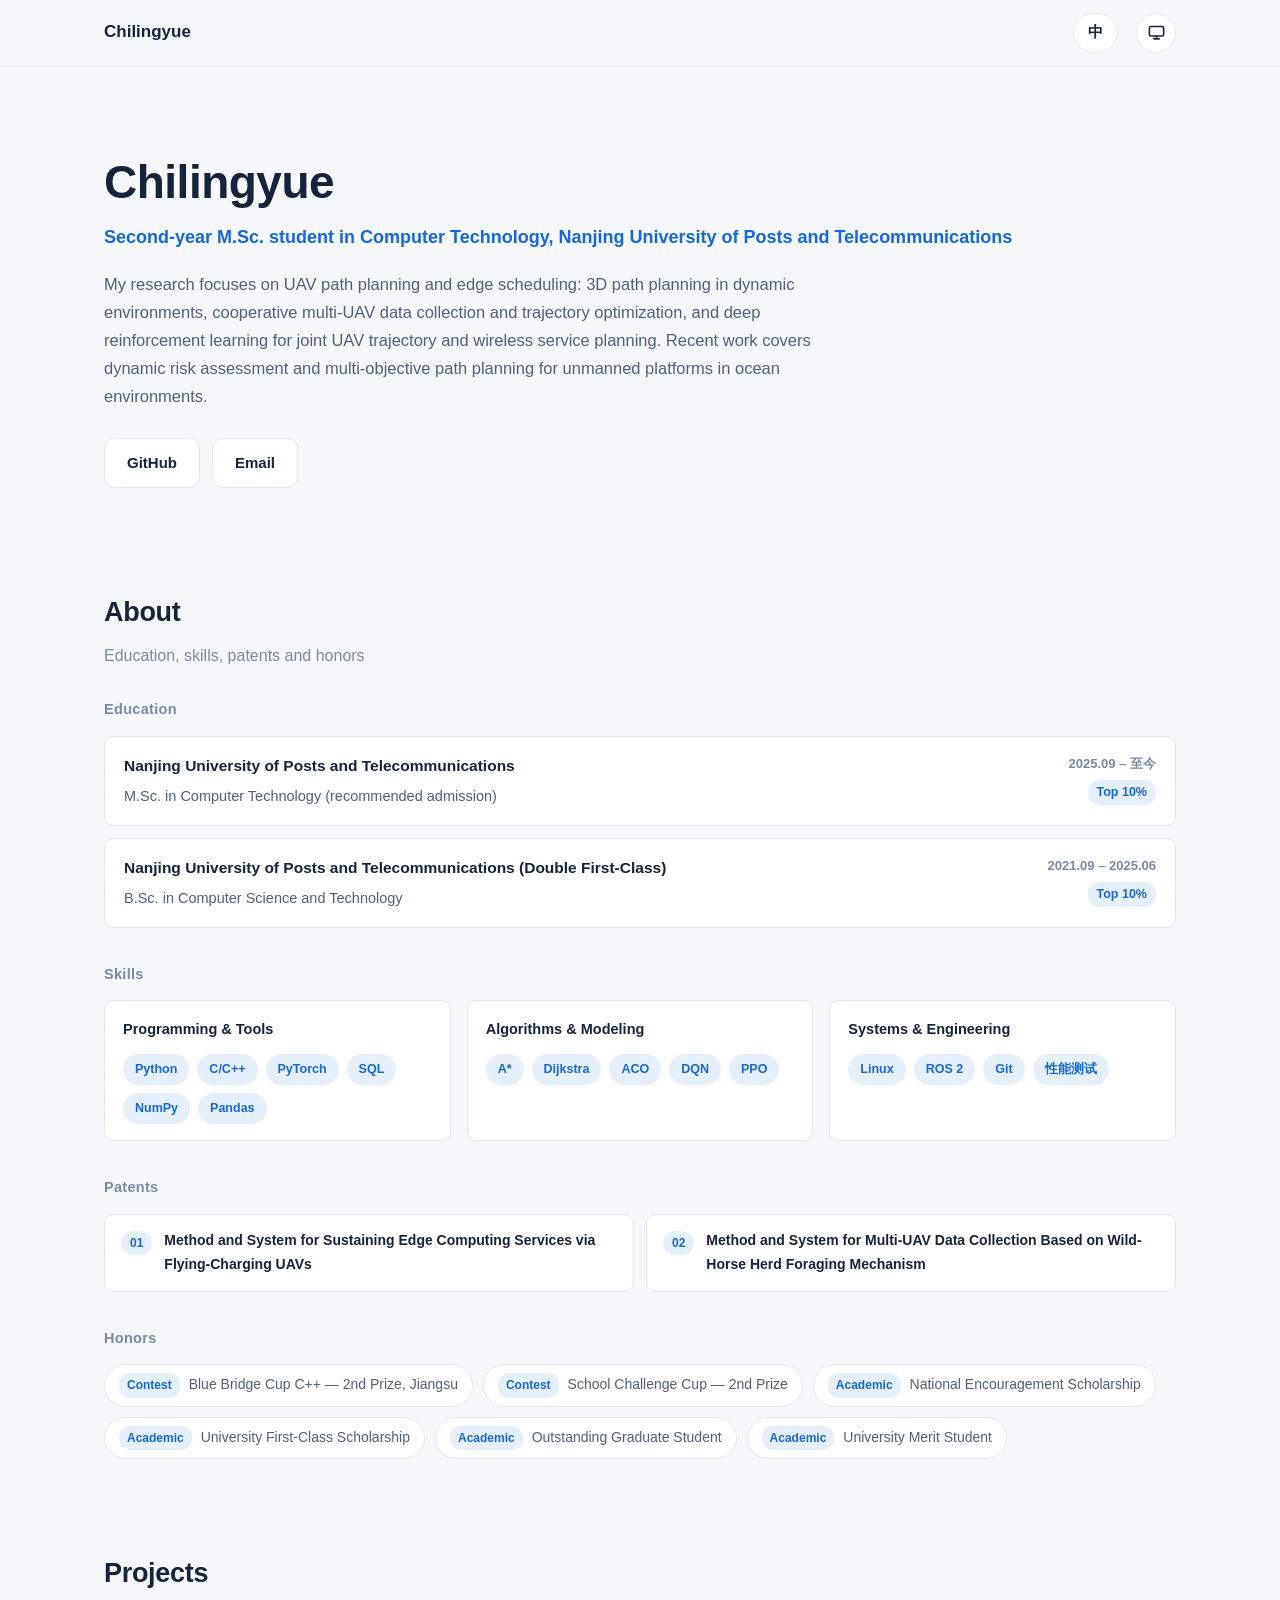
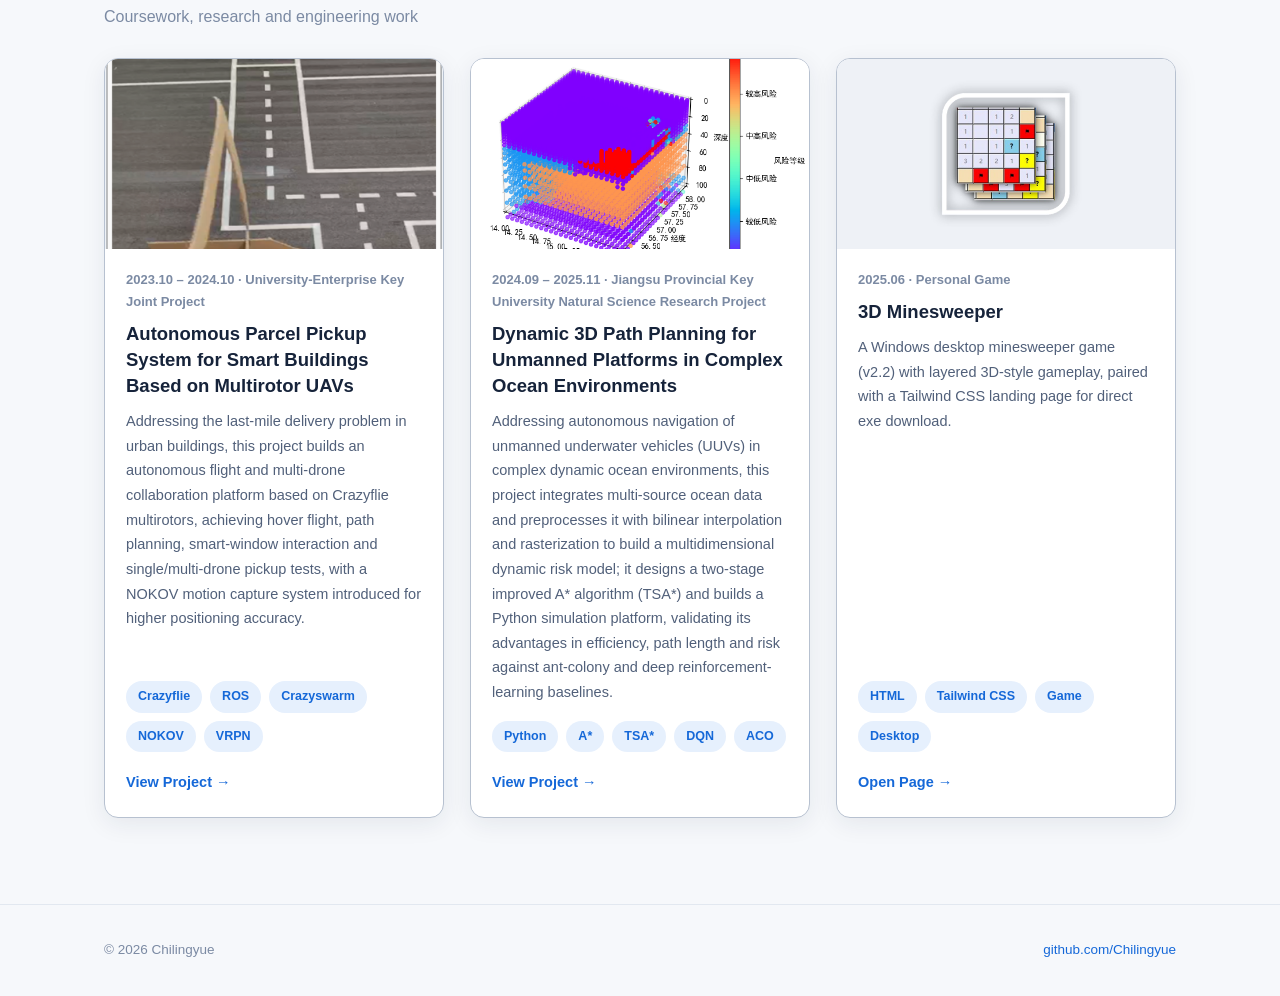
==== commit 439755c7: "更新身份描述：计算机技术专业 · 研二在读" ====
--- a/project.html
+++ b/project.html
@@ -5,11 +5,11 @@
   <meta name="viewport" content="width=device-width, initial-scale=1.0" />
   <title>Project · Chilingyue</title>
   <link rel="icon" type="image/svg+xml" href="assets/img/favicon.svg" />
-  <link rel="stylesheet" href="assets/css/style.css?v=20261105-22" />
+  <link rel="stylesheet" href="assets/css/style.css?v=20261105-23" />
 </head>
 <body>
   <div id="app"></div>
-  <script src="data/projects.js?v=20261105-22"></script>
-  <script src="assets/js/main.js?v=20261105-22"></script>
+  <script src="data/projects.js?v=20261105-23"></script>
+  <script src="assets/js/main.js?v=20261105-23"></script>
 </body>
 </html>
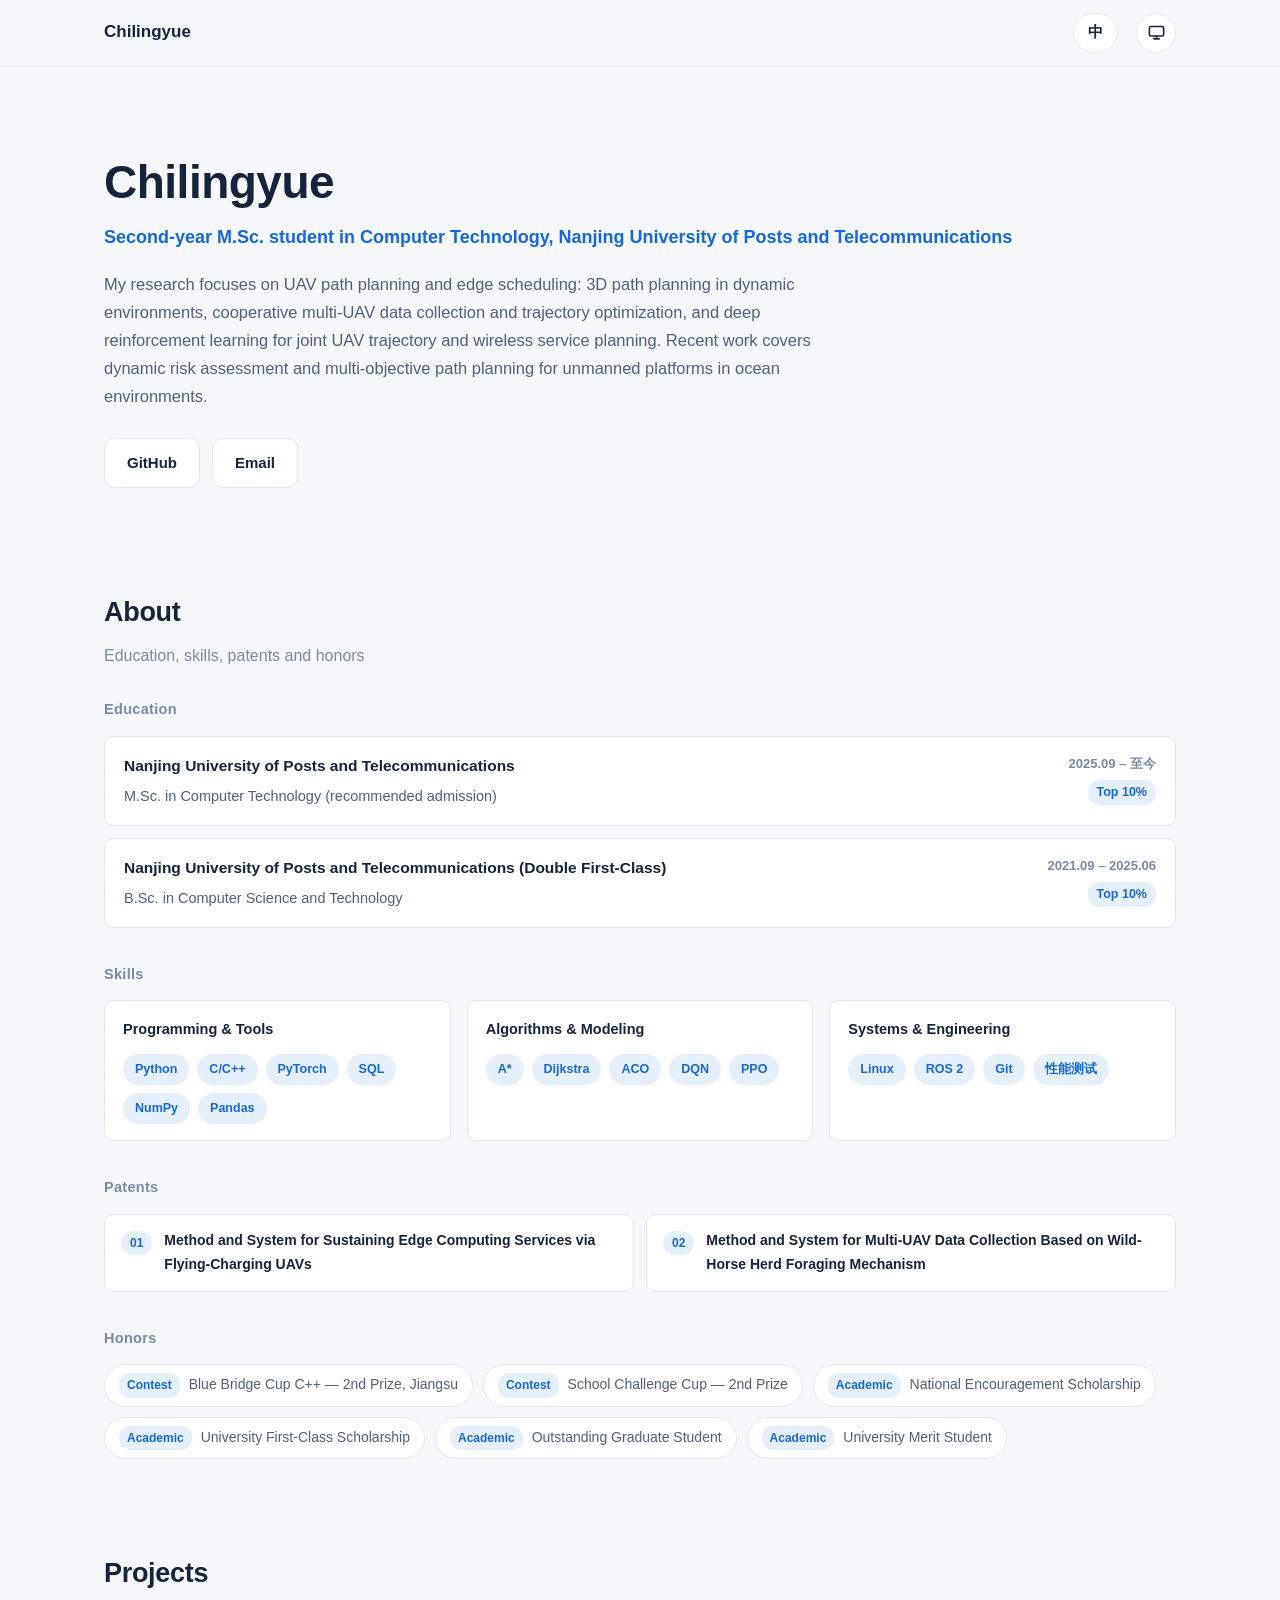
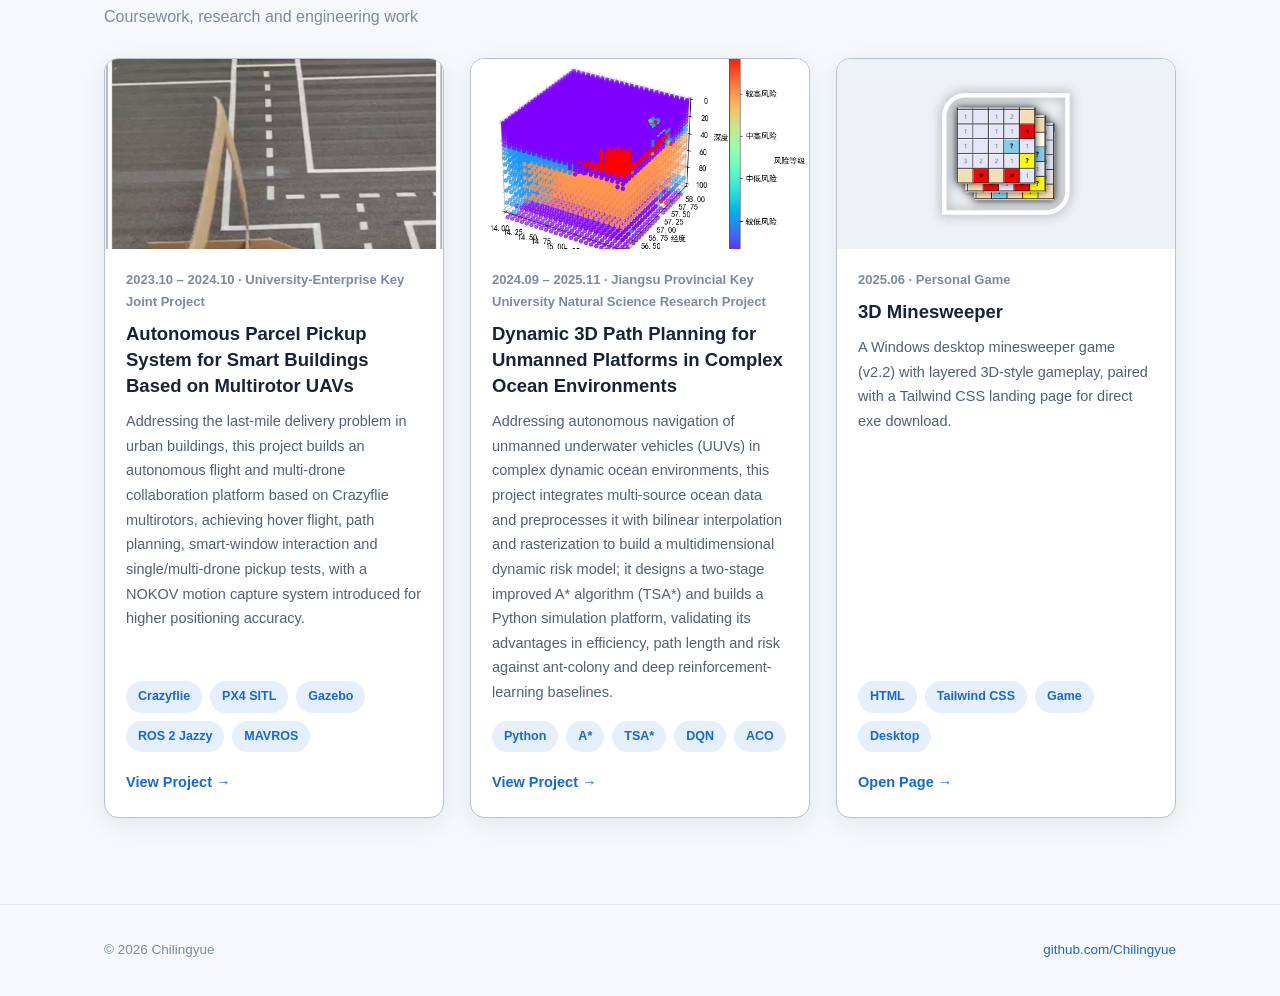
==== commit 97d2b3aa: "chore: 更新项目技术标签为 PX4 SITL/Gazebo/ROS 2 Jazzy/MAVROS" ====
--- a/project.html
+++ b/project.html
@@ -5,11 +5,11 @@
   <meta name="viewport" content="width=device-width, initial-scale=1.0" />
   <title>Project · Chilingyue</title>
   <link rel="icon" type="image/svg+xml" href="assets/img/favicon.svg" />
-  <link rel="stylesheet" href="assets/css/style.css?v=20261105-23" />
+  <link rel="stylesheet" href="assets/css/style.css?v=20261118-2" />
 </head>
 <body>
   <div id="app"></div>
-  <script src="data/projects.js?v=20261105-23"></script>
-  <script src="assets/js/main.js?v=20261105-23"></script>
+  <script src="data/projects.js?v=20261118-2"></script>
+  <script src="assets/js/main.js?v=20261118-2"></script>
 </body>
 </html>
